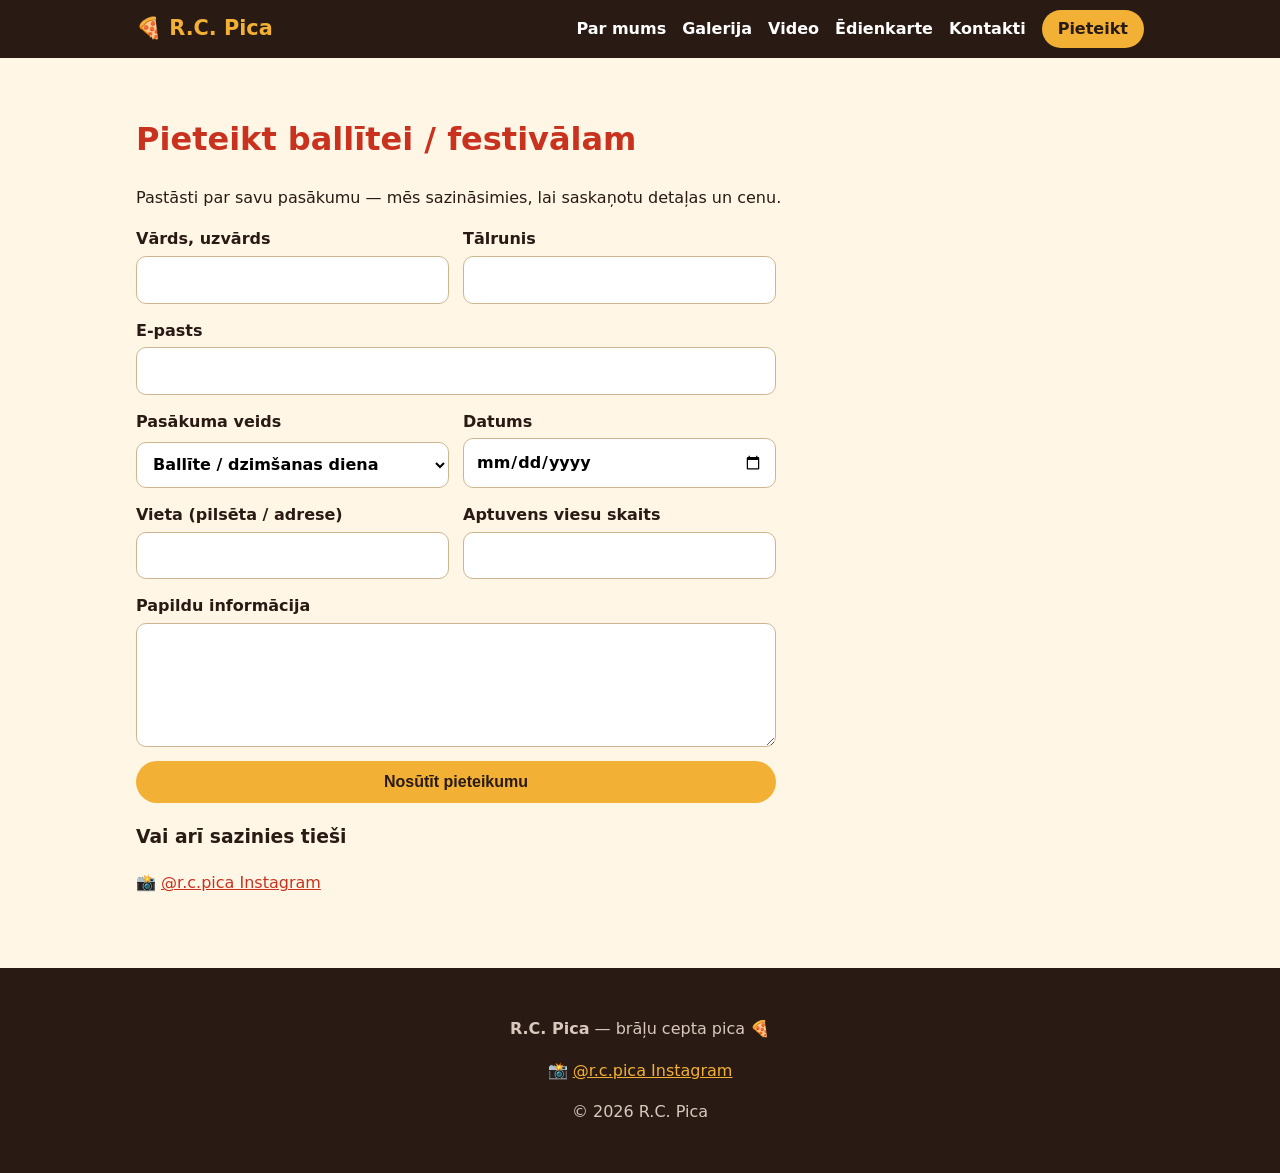
==== rezervacija.html @ 87599926 "Add Latvian R.C. Pica website with gallery, video and booking page Co-Authored-By: Claude Sonnet 5.5" ====
<!doctype html>
<html lang="lv">
<head>
<meta charset="utf-8">
<meta name="viewport" content="width=device-width,initial-scale=1">
<title>Pieteikt picu pasākumam — R.C. Pica</title>
<link rel="stylesheet" href="styles.css">
</head>
<body>
<header id="header"></header>
<section><div class="wrap">
  <h2>Pieteikt ballītei / festivālam</h2>
  <p>Pastāsti par savu pasākumu — mēs sazināsimies, lai saskaņotu detaļas un cenu.</p>
  <form id="form">
    <div class="two">
      <label>Vārds, uzvārds<input name="name" required></label>
      <label>Tālrunis<input name="phone" type="tel" required></label>
    </div>
    <label>E-pasts<input name="email" type="email"></label>
    <div class="two">
      <label>Pasākuma veids
        <select name="type" required>
          <option>Ballīte / dzimšanas diena</option><option>Kāzas</option>
          <option>Festivāls</option><option>Uzņēmuma pasākums</option><option>Cits</option>
        </select></label>
      <label>Datums<input name="date" type="date" required></label>
    </div>
    <div class="two">
      <label>Vieta (pilsēta / adrese)<input name="place" required></label>
      <label>Aptuvens viesu skaits<input name="guests" type="number" min="1" required></label>
    </div>
    <label>Papildu informācija<textarea name="msg" rows="4"></textarea></label>
    <button class="btn" type="submit">Nosūtīt pieteikumu</button>
    <div class="note" id="note" hidden></div>
  </form>
  <h3>Vai arī sazinies tieši</h3>
  <div id="contact"></div>
</div></section>
<footer id="footer"></footer>
<script src="site.js"></script>
<script src="common.js"></script>
<script>
document.getElementById('contact').innerHTML = window.CONTACT_HTML;
document.getElementById('form').addEventListener('submit', e => {
  e.preventDefault();
  const d = Object.fromEntries(new FormData(e.target));
  const body = `Vārds: ${d.name}\nTālrunis: ${d.phone}\nE-pasts: ${d.email || '-'}\nVeids: ${d.type}\nDatums: ${d.date}\nVieta: ${d.place}\nViesu skaits: ${d.guests}\n\n${d.msg || ''}`;
  const note = document.getElementById('note');
  note.hidden = false;
  if (S.bookingEmail) {
    location.href = `mailto:${S.bookingEmail}?subject=${encodeURIComponent('Pasākuma pieteikums: ' + d.type + ' ' + d.date)}&body=${encodeURIComponent(body)}`;
    note.textContent = 'Atveram tavu e-pasta programmu — nospied "Sūtīt", lai pabeigtu pieteikumu. Paldies!';
  } else {
    navigator.clipboard?.writeText(body).catch(() => {});
    note.innerHTML = `Pieteikuma teksts ir nokopēts. Lūdzu, nosūti to mums <a href="${igUrl}" target="_blank" rel="noopener">Instagram @${esc(S.instagram)}</a> ziņā. Paldies!<pre style="white-space:pre-wrap">${esc(body)}</pre>`;
  }
});
</script>
</body>
</html>
---- styles.css ----
:root{--red:#c8321e;--dark:#2a1a14;--cream:#fff6e6;--gold:#f2b134;--green:#3f7d3a;--muted:#6b5a50}
*{box-sizing:border-box}
body{margin:0;font-family:system-ui,-apple-system,Segoe UI,Roboto,sans-serif;color:var(--dark);background:var(--cream);line-height:1.6}
a{color:var(--red)}
.wrap{max-width:1040px;margin:0 auto;padding:0 16px}
header{position:sticky;top:0;z-index:10;background:var(--dark);color:#fff}
header .wrap{display:flex;align-items:center;justify-content:space-between;flex-wrap:wrap;gap:8px;padding:10px 16px}
.logo{font-weight:800;font-size:1.3rem;color:var(--gold);text-decoration:none}
nav a{color:#fff;text-decoration:none;margin-left:16px;font-weight:600}
nav a:hover{color:var(--gold)}
.hero{background:linear-gradient(rgba(42,26,20,.75),rgba(42,26,20,.75)),radial-gradient(circle at 30% 30%,#c8321e,#2a1a14);color:#fff;text-align:center;padding:90px 16px}
.hero h1{font-size:clamp(2rem,6vw,3.6rem);margin:0 0 12px}
.hero p{max-width:640px;margin:0 auto 24px;font-size:1.15rem}
.btn{display:inline-block;background:var(--gold);color:var(--dark);padding:12px 26px;border-radius:999px;font-weight:800;text-decoration:none;border:0;cursor:pointer;font-size:1rem}
.btn:hover{background:#ffc652}
.btn.alt{background:transparent;color:#fff;border:2px solid #fff;margin-left:8px}
section{padding:56px 0}
h2{font-size:2rem;margin:0 0 20px;color:var(--red)}
.cards{display:grid;grid-template-columns:repeat(auto-fit,minmax(220px,1fr));gap:16px}
.card{background:#fff;border-radius:14px;padding:20px;box-shadow:0 2px 10px rgba(0,0,0,.08)}
.card h3{margin-top:0}
.gallery{display:grid;grid-template-columns:repeat(auto-fill,minmax(240px,1fr));gap:12px}
.gallery img,.ph{width:100%;aspect-ratio:4/3;object-fit:cover;border-radius:12px;display:block}
.ph{background:repeating-linear-gradient(45deg,#f6e2bd,#f6e2bd 12px,#f1d7a4 12px,#f1d7a4 24px);display:flex;align-items:center;justify-content:center;text-align:center;color:var(--muted);padding:12px;font-size:.9rem}
.video{max-width:420px;margin:0 auto}
.video video,.video iframe{width:100%;border-radius:14px;border:0;background:#000}
.menu{list-style:none;padding:0;margin:0}
.menu li{display:flex;justify-content:space-between;gap:12px;padding:12px 0;border-bottom:1px dashed #d9c3a0}
.menu small{display:block;color:var(--muted)}
.alt-bg{background:#fff}
form{display:grid;gap:14px;max-width:640px}
label{font-weight:700;display:grid;gap:4px}
input,select,textarea{font:inherit;padding:10px 12px;border:1px solid #cdb68f;border-radius:10px;background:#fff}
.two{display:grid;grid-template-columns:1fr 1fr;gap:14px}
@media(max-width:560px){.two{grid-template-columns:1fr}.btn.alt{margin:10px 0 0}}
.note{background:#fff0c9;border-left:4px solid var(--gold);padding:12px 16px;border-radius:8px}
footer{background:var(--dark);color:#d9c9bd;padding:32px 0;text-align:center}
footer a{color:var(--gold)}
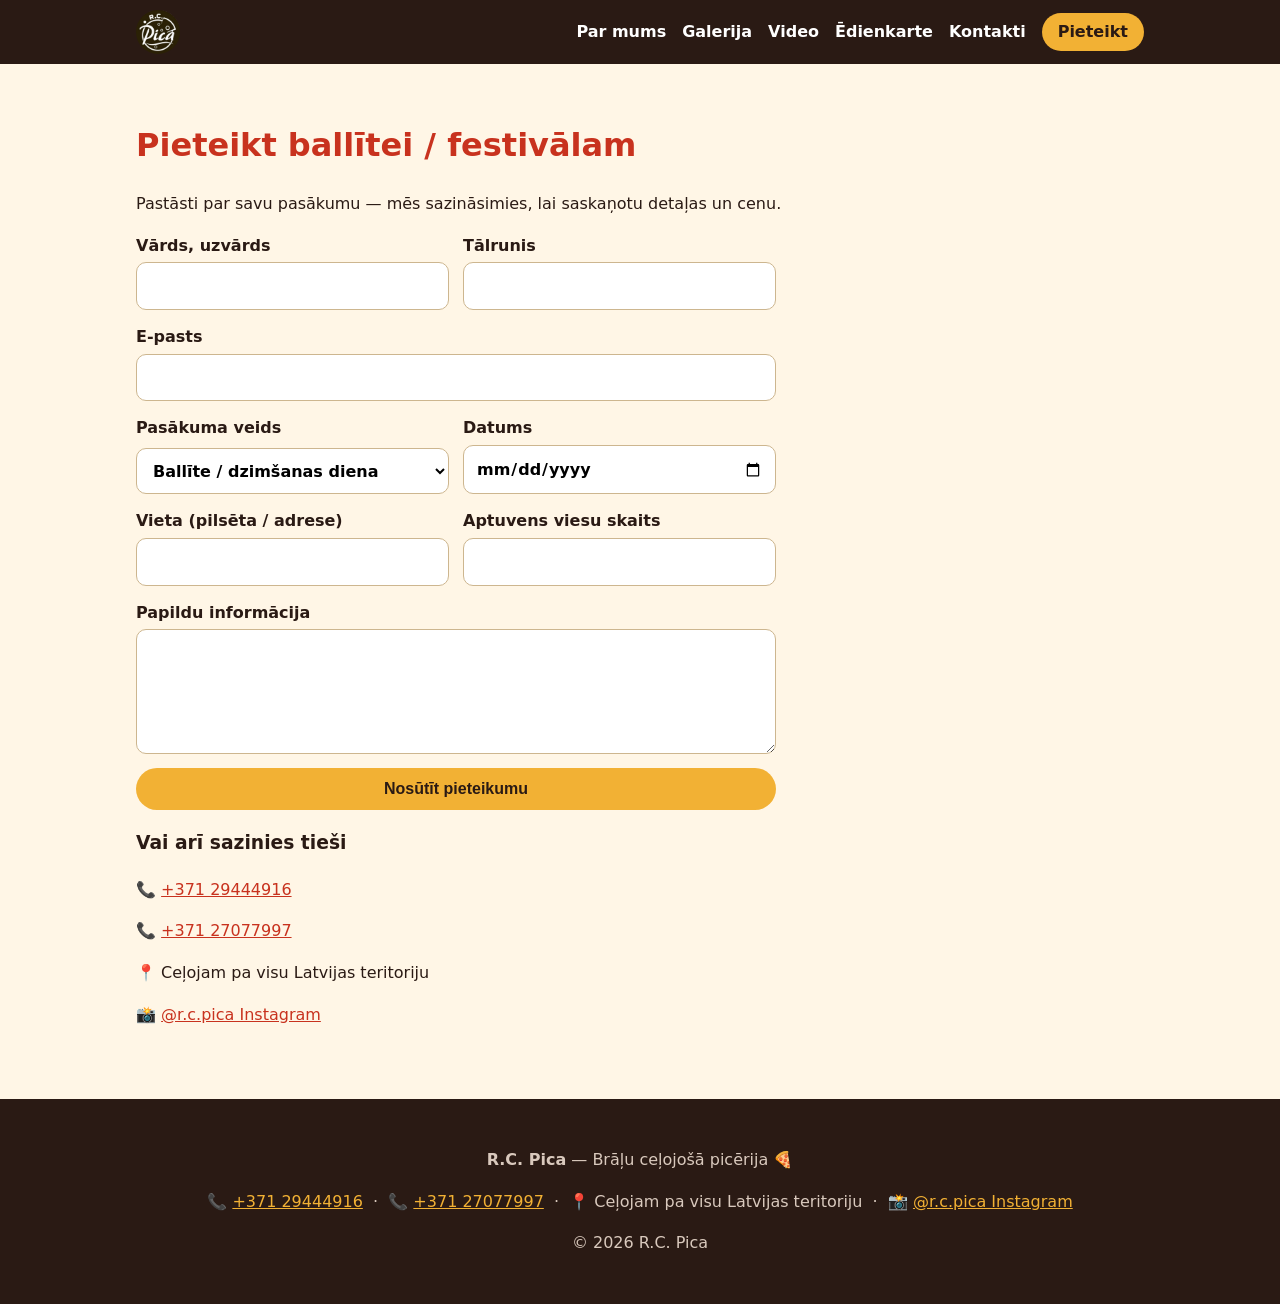
==== commit 7d210c97: "Convert photos to JPG, re-encode video to H.264, add logo, fix site.js, adjustable sizes Co-Authored" ====
--- a/rezervacija.html
+++ b/rezervacija.html
@@ -4,6 +4,7 @@
 <meta charset="utf-8">
 <meta name="viewport" content="width=device-width,initial-scale=1">
 <title>Pieteikt picu pasākumam — R.C. Pica</title>
+<link rel="icon" href="assets/logo.png">
 <link rel="stylesheet" href="styles.css">
 </head>
 <body>
--- a/styles.css
+++ b/styles.css
@@ -5,7 +5,7 @@
 .wrap{max-width:1040px;margin:0 auto;padding:0 16px}
 header{position:sticky;top:0;z-index:10;background:var(--dark);color:#fff}
 header .wrap{display:flex;align-items:center;justify-content:space-between;flex-wrap:wrap;gap:8px;padding:10px 16px}
-.logo{font-weight:800;font-size:1.3rem;color:var(--gold);text-decoration:none}
+.logo{display:flex;align-items:center;font-weight:800;font-size:1.3rem;color:var(--gold);text-decoration:none}
 nav a{color:#fff;text-decoration:none;margin-left:16px;font-weight:600}
 nav a:hover{color:var(--gold)}
 .hero{background:linear-gradient(rgba(42,26,20,.75),rgba(42,26,20,.75)),radial-gradient(circle at 30% 30%,#c8321e,#2a1a14);color:#fff;text-align:center;padding:90px 16px}
@@ -22,7 +22,8 @@
 .gallery{display:grid;grid-template-columns:repeat(auto-fill,minmax(240px,1fr));gap:12px}
 .gallery img,.ph{width:100%;aspect-ratio:4/3;object-fit:cover;border-radius:12px;display:block}
 .ph{background:repeating-linear-gradient(45deg,#f6e2bd,#f6e2bd 12px,#f1d7a4 12px,#f1d7a4 24px);display:flex;align-items:center;justify-content:center;text-align:center;color:var(--muted);padding:12px;font-size:.9rem}
-.video{max-width:420px;margin:0 auto}
+.video{margin:0 auto}
+.video video{max-height:80vh;}
 .video video,.video iframe{width:100%;border-radius:14px;border:0;background:#000}
 .menu{list-style:none;padding:0;margin:0}
 .menu li{display:flex;justify-content:space-between;gap:12px;padding:12px 0;border-bottom:1px dashed #d9c3a0}
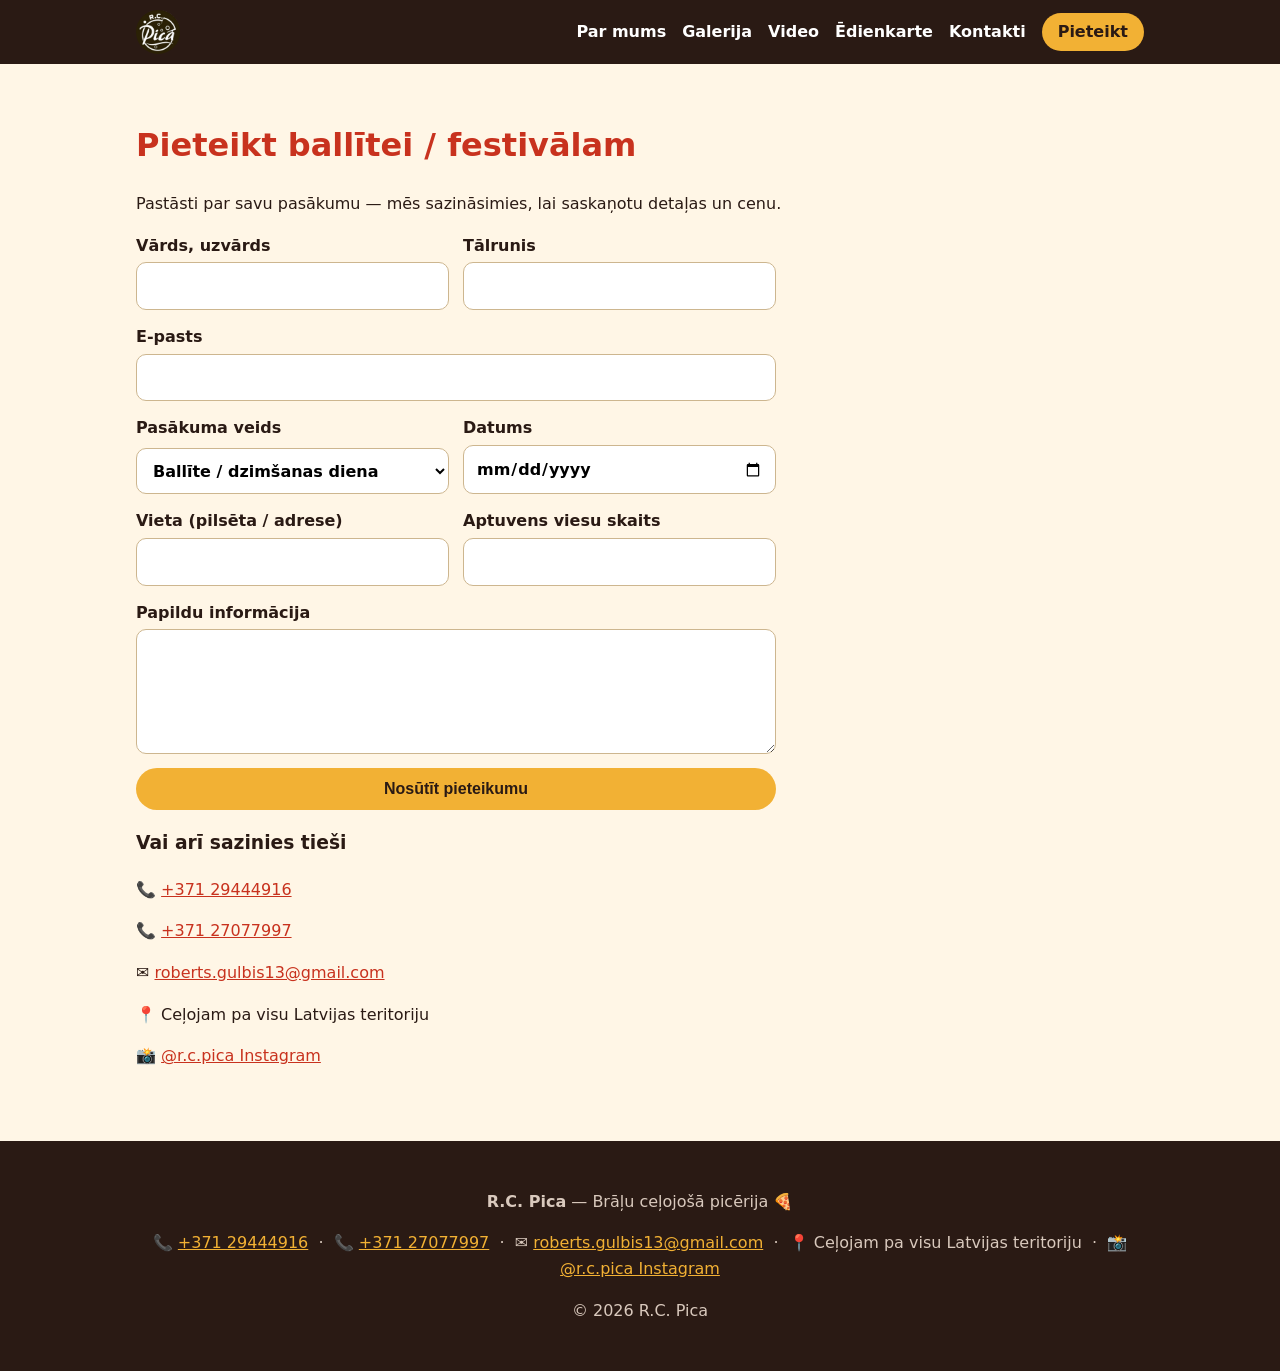
==== commit d77b0c10: "Always load fresh site.js, fix menu diacritics Co-Authored-By: Claude Sonnet 5.5 <noreply@anthropic." ====
--- a/rezervacija.html
+++ b/rezervacija.html
@@ -5,7 +5,7 @@
 <meta name="viewport" content="width=device-width,initial-scale=1">
 <title>Pieteikt picu pasākumam — R.C. Pica</title>
 <link rel="icon" href="assets/logo.png">
-<link rel="stylesheet" href="styles.css">
+<link rel="stylesheet" href="styles.css?v=3">
 </head>
 <body>
 <header id="header"></header>
@@ -38,8 +38,8 @@
   <div id="contact"></div>
 </div></section>
 <footer id="footer"></footer>
-<script src="site.js"></script>
-<script src="common.js"></script>
+<script>document.write('<script src="site.js?t='+Date.now()+'"><\/script>')</script>
+<script src="common.js?v=3"></script>
 <script>
 document.getElementById('contact').innerHTML = window.CONTACT_HTML;
 document.getElementById('form').addEventListener('submit', e => {
--- a/styles.css
+++ b/styles.css
@@ -8,7 +8,7 @@
 .logo{display:flex;align-items:center;font-weight:800;font-size:1.3rem;color:var(--gold);text-decoration:none}
 nav a{color:#fff;text-decoration:none;margin-left:16px;font-weight:600}
 nav a:hover{color:var(--gold)}
-.hero{background:linear-gradient(rgba(42,26,20,.75),rgba(42,26,20,.75)),radial-gradient(circle at 30% 30%,#c8321e,#2a1a14);color:#fff;text-align:center;padding:90px 16px}
+.hero{position:relative;overflow:hidden;background:linear-gradient(rgba(42,26,20,.75),rgba(42,26,20,.75)),radial-gradient(circle at 30% 30%,#c8321e,#2a1a14);color:#fff;text-align:center;padding:90px 16px}
 .hero h1{font-size:clamp(2rem,6vw,3.6rem);margin:0 0 12px}
 .hero p{max-width:640px;margin:0 auto 24px;font-size:1.15rem}
 .btn{display:inline-block;background:var(--gold);color:var(--dark);padding:12px 26px;border-radius:999px;font-weight:800;text-decoration:none;border:0;cursor:pointer;font-size:1rem}
@@ -37,3 +37,6 @@
 .note{background:#fff0c9;border-left:4px solid var(--gold);padding:12px 16px;border-radius:8px}
 footer{background:var(--dark);color:#d9c9bd;padding:32px 0;text-align:center}
 footer a{color:var(--gold)}
+
+.hero>*{position:relative;z-index:1}
+.hero::before{content:"";position:absolute;left:50%;top:50%;width:min(90%,440px);aspect-ratio:1;transform:translate(-50%,-50%);border-radius:50%;background:url(assets/logo.png) center/cover;opacity:.2;z-index:0}
